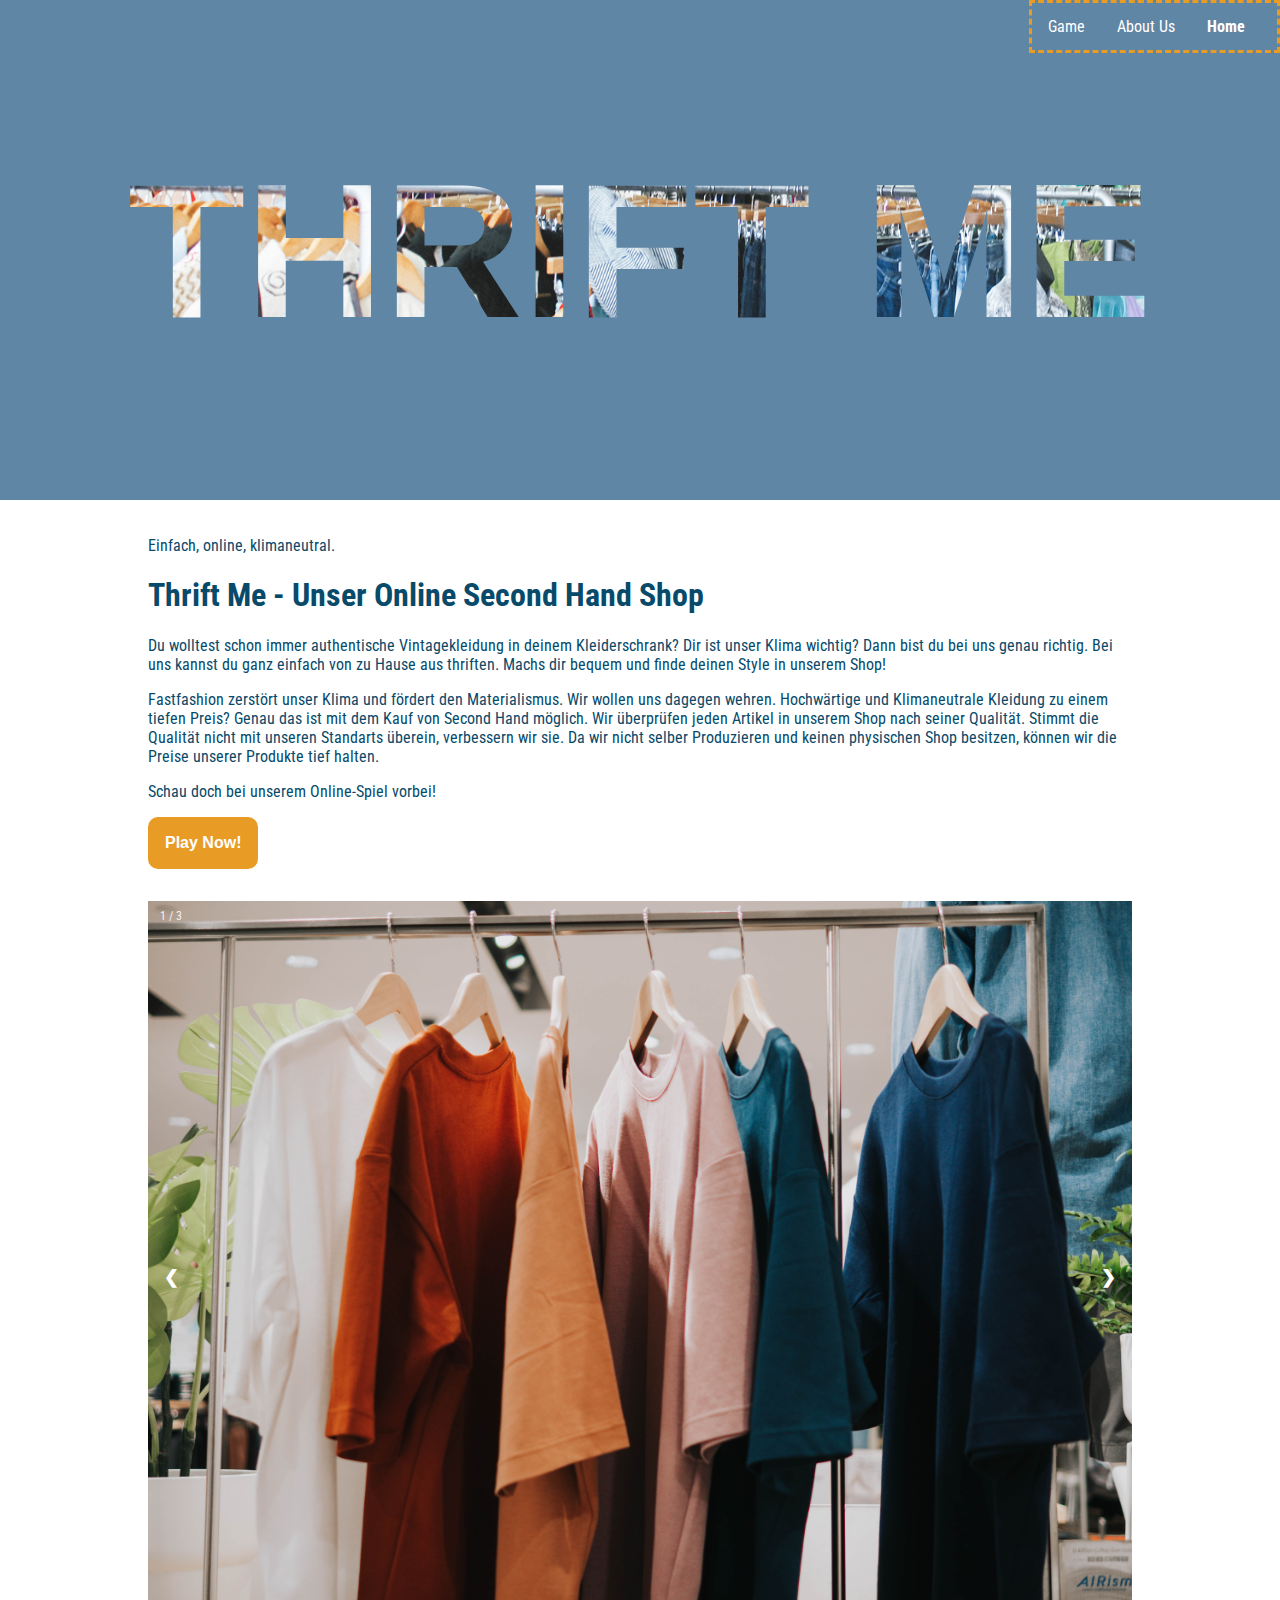
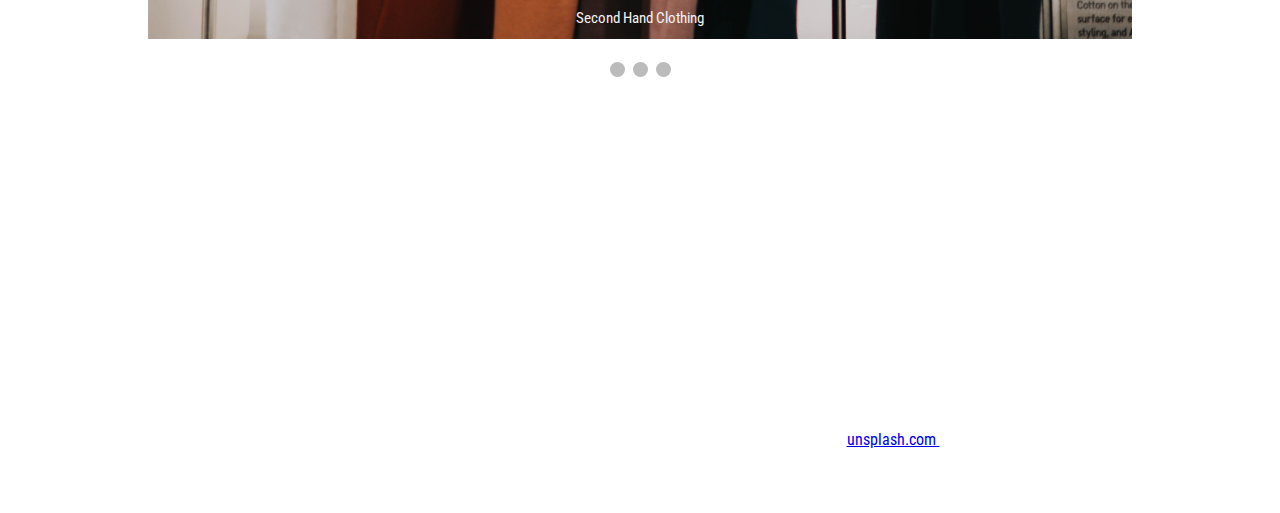
==== index.html @ abd20511 "Update index.html" ====
<!DOCTYPE html>
<html>

<head>
    <meta charset="utf-8">
    <meta name="viewport" content="width=device-width, initial-scale=1">
    <title>THRIFT ME</title>
    <link rel="stylesheet" href="./css/common.css">
	<link rel="stylesheet" href="./css/index.css">
	<link rel="preconnect" href="https://fonts.googleapis.com">
	<link rel="preconnect" href="https://fonts.gstatic.com" crossorigin>
	<link href="https://fonts.googleapis.com/css2?family=Roboto+Condensed:wght@300;400;700&display=swap" rel="stylesheet">


</head>

<body class="webpage">
    <div class="header">
		<div class="text-container">
				<h1>THRIFT ME</h1>
        </div>
		
		<ul >
		  <li><a class="active" href="index.html">Home</a></li>
		  <li><a href="aboutus.html">About Us</a></li>
		  <li><a href="promotion.html">Game</a></li>
		</ul>
	</div>
    <div class="content">
				
       		<p>Einfach, online, klimaneutral.</p>
			<h1>Thrift Me - Unser Online Second Hand Shop</h1>
	    <p> Du wolltest schon immer authentische Vintagekleidung in deinem Kleiderschrank? Dir ist unser Klima wichtig? 
		    Dann bist du bei uns genau richtig. Bei uns kannst du ganz einfach von zu Hause aus thriften. Machs dir bequem und finde deinen Style in unserem Shop! </p>
	    
	    <p> Fastfashion zerstört unser Klima und fördert den Materialismus. Wir wollen uns dagegen wehren. 
		    Hochwärtige und Klimaneutrale Kleidung zu einem tiefen Preis? Genau das ist mit dem Kauf von Second Hand möglich.
		    Wir überprüfen jeden Artikel in unserem Shop nach seiner Qualität. Stimmt die Qualität nicht mit unseren Standarts überein, verbessern wir sie.
		    Da wir nicht selber Produzieren und keinen physischen Shop besitzen, können wir die Preise unserer Produkte tief halten. </p>
	    
	    <p> Schau doch bei unserem Online-Spiel vorbei! </p>
	    
	    
		<button class="button1">Play Now!</button>
		
		
		
		<!-- Slideshow container -->
				<div class="slideshow-container">

				  <!-- Full-width images with number and caption text -->
				  <div class="mySlides fade">
					<div class="numbertext">1 / 3</div>
					<img src="images/bild3.jpg" style="width:100%">
					<div class="text">Second Hand Clothing</div>
				  </div>

				  <div class="mySlides fade">
					<div class="numbertext">2 / 3</div>
					<img src="images/bild1.jpg" style="width:100%">
					<div class="text">Second Hand Clothing</div>
				  </div>

				  <div class="mySlides fade">
					<div class="numbertext">3 / 3</div>
					<img src="images/bild2.jpg" style="width:100%">
					<div class="text">Second Hand Clothing</div>
				  </div>

				  <!-- Next and previous buttons -->
				  <a class="prev" onclick="plusSlides(-1)">&#10094;</a>
				  <a class="next" onclick="plusSlides(1)">&#10095;</a>
				</div>
				<br>

				<!-- The dots/circles -->
				<div style="text-align:center">
				  <span class="dot" onclick="currentSlide(1)"></span>
				  <span class="dot" onclick="currentSlide(2)"></span>
				  <span class="dot" onclick="currentSlide(3)"></span>
				</div>

		
    </div>
    <div class="footer"> 
	    <div class="footer-content"> <p>impressum
	<br> </p>
	<p>
    Dies ist ein Schulprojekt. Die Webseite basiert auf einem fiktiven Online-Shop.
	</p>
        <p>
          Alle Biler, welche verwendet werden sind Lizenzfrei. Das Header Bild ist von <a href="https://unsplash.com/de">unsplash.com </a>
        </p>
		    
	</div>
	<script src="js/index.js"></script> </div>
</body>


</html>
---- css/common.css ----
/* CSS Code, der für alle Web Pages gleich ist */

.webpage {
  display: flex;
  flex-direction: column;
  /* min-height: bewirkt, dass der Footer zuunterst ist. */
  min-height: 100vh;
  /* padding, margin: 0: bewirkt, dass es mit 100vh zuunterist */
  padding: 0;
  margin: 0;
color: #084A6A;
font-family: 'Roboto Condensed', sans-serif;
}
p{
	font-size: 20 px;
}
h1{
	font-size: 56 px;
	font-weight: 700;
}

h2{
	font-size: 43 px;
	font-weight: 700;
}

h3{
	font-size: 34 px;
	font-weight: 700;
}

h4{
	font-size: 26 px;
	font-weight: 700;
}

.header {
  background-image: urL("../images/home.jpg");
  height:350px;
	  background-repeat: no-repeat;
  background-size: 200%;
}

.content {
  flex-grow: 1;
padding: 20px;
}

.footer {
  background-image: url( 'footer.svg');
  background-size: auto;
  margin-top:5rem;

}

.footer-content {
  text-align: center;
	margin-bottom: 4rem;
  color:white;
  padding-top: 8rem;
}

.button1{
  background-color: #E89B25;
  color: white;
  border: 2px solid #E89B25;
	padding: 15px;
	border-radius: 10px;
	font-weight: 700;
	font-size: 12pt;
}

ul {
  list-style-type: none;
  margin: 0;
  padding: 0;
  overflow: hidden;
  background-color: #5F86A5;
  position: fixed;
  padding-right: 1rem;
  top: 0;
  right: 0;
  border-style: dashed;
  border-color: #E89B25;

}

li {
  float: right;
  border-right:none;
}

li:last-child {
  border-right: none;
}

li a {
  display: block;
  color: white;
  text-align: center;
  padding: 14px 16px;
  text-decoration: none;
}

i{
	width: 10px;
	height: 10px;
}

li a:hover:not(.active) {
  background-color: none;
	font-weight: 700;
	
}

.active {
  background-color: none;
	font-weight: 700;
}
/* header */
.header {

  height: 500px;
  background-repeat: no-repeat;
  background-size: 250%;
}


.text-container {
  height: 500px;
  width: auto;
  display: flex;
  justify-content: center;
  align-items: center;
	margin: 0;
  padding: 0;
  font-family: 'Raleway', sans-serif;
  background-color: #5F86A5;
}

.text-container h1{
  margin: 0;
  font-size: clamp(4em, 15vw, 20em);
  color: rgba(225,225,225, .01);
  background-image: url("../images/home3.jpg");
	background-size: 120%;
  background-repeat: repeat;
  -webkit-background-clip:text;
  animation: animate 15s ease-in-out infinite;
  text-align: center;
  text-transform: uppercase;
  font-weight: 900;
}

  @keyframes animate {
    0%, 100% {
      background-position: left top;
    }
    25%{
      background-position: right bottom;
     }
    50% {
      background-position: left bottom;
    }
    75% {
      background-position: right top;
    }   
}

/* CSS Code, den es für die Start Page braucht */

* {box-sizing:border-box}

/* Slideshow container */
.slideshow-container {
  max-width: 1000px;
  position: relative;
  margin: auto;
	margin-top: 2rem;
}

/* Hide the images by default */
.mySlides {
  display: none;
}

/* Next & previous buttons */
.prev, .next {
  cursor: pointer;
  position: absolute;
  top: 50%;
  width: auto;
  margin-top: -22px;
  padding: 16px;
  color: white;
  font-weight: bold;
  font-size: 18px;
  transition: 0.6s ease;
  border-radius: 0 3px 3px 0;
  user-select: none;
}

/* Position the "next button" to the right */
.next {
  right: 0;
  border-radius: 3px 0 0 3px;
}

/* On hover, add a black background color with a little bit see-through */
.prev:hover, .next:hover {
  background-color: rgba(0,0,0,0.8);
}

/* Caption text */
.text {
  color: #f2f2f2;
  font-size: 15px;
  padding: 8px 12px;
  position: absolute;
  bottom: 8px;
  width: 100%;
  text-align: center;
}

/* Number text (1/3 etc) */
.numbertext {
  color: #f2f2f2;
  font-size: 12px;
  padding: 8px 12px;
  position: absolute;
  top: 0;
}

/* The dots/bullets/indicators */
.dot {
  cursor: pointer;
  height: 15px;
  width: 15px;
  margin: 0 2px;
  background-color: #bbb;
  border-radius: 50%;
  display: inline-block;
  transition: background-color 0.6s ease;
}



/* Fading animation */
.fade {
  animation-name: fade;
  animation-duration: 1.5s;
}

@keyframes fade {
  from {opacity: .4}
  to {opacity: 1}
}

@media only screen and (min-width: 768px){
	
	.content{
		margin-left: 10%;
		margin-right: 10%;
	}
	
	
}
---- css/index.css ----
.header {

  height: 500px;
  background-repeat: no-repeat;
  background-size: 250%;
}


.text-container {
  height: 500px;
  width: auto;
  display: flex;
  justify-content: center;
  align-items: center;
	margin: 0;
  padding: 0;
  font-family: 'Raleway', sans-serif;
  background-color: #5F86A5;
}

.text-container h1{
  margin: 0;
  font-size: clamp(4em, 15vw, 20em);
  color: rgba(225,225,225, .01);
  background-image: url("../images/home3.jpg");
	background-size: 120%;
  background-repeat: repeat;
  -webkit-background-clip:text;
  animation: animate 15s ease-in-out infinite;
  text-align: center;
  text-transform: uppercase;
  font-weight: 900;
}

  @keyframes animate {
    0%, 100% {
      background-position: left top;
    }
    25%{
      background-position: right bottom;
     }
    50% {
      background-position: left bottom;
    }
    75% {
      background-position: right top;
    }   
}

/* CSS Code, den es für die Start Page braucht */

* {box-sizing:border-box}

/* Slideshow container */
.slideshow-container {
  max-width: 1000px;
  position: relative;
  margin: auto;
	margin-top: 2rem;
}

/* Hide the images by default */
.mySlides {
  display: none;
}

/* Next & previous buttons */
.prev, .next {
  cursor: pointer;
  position: absolute;
  top: 50%;
  width: auto;
  margin-top: -22px;
  padding: 16px;
  color: white;
  font-weight: bold;
  font-size: 18px;
  transition: 0.6s ease;
  border-radius: 0 3px 3px 0;
  user-select: none;
}

/* Position the "next button" to the right */
.next {
  right: 0;
  border-radius: 3px 0 0 3px;
}

/* On hover, add a black background color with a little bit see-through */
.prev:hover, .next:hover {
  background-color: rgba(0,0,0,0.8);
}

/* Caption text */
.text {
  color: #f2f2f2;
  font-size: 15px;
  padding: 8px 12px;
  position: absolute;
  bottom: 8px;
  width: 100%;
  text-align: center;
}

/* Number text (1/3 etc) */
.numbertext {
  color: #f2f2f2;
  font-size: 12px;
  padding: 8px 12px;
  position: absolute;
  top: 0;
}

/* The dots/bullets/indicators */
.dot {
  cursor: pointer;
  height: 15px;
  width: 15px;
  margin: 0 2px;
  background-color: #bbb;
  border-radius: 50%;
  display: inline-block;
  transition: background-color 0.6s ease;
}



/* Fading animation */
.fade {
  animation-name: fade;
  animation-duration: 1.5s;
}

@keyframes fade {
  from {opacity: .4}
  to {opacity: 1}
}
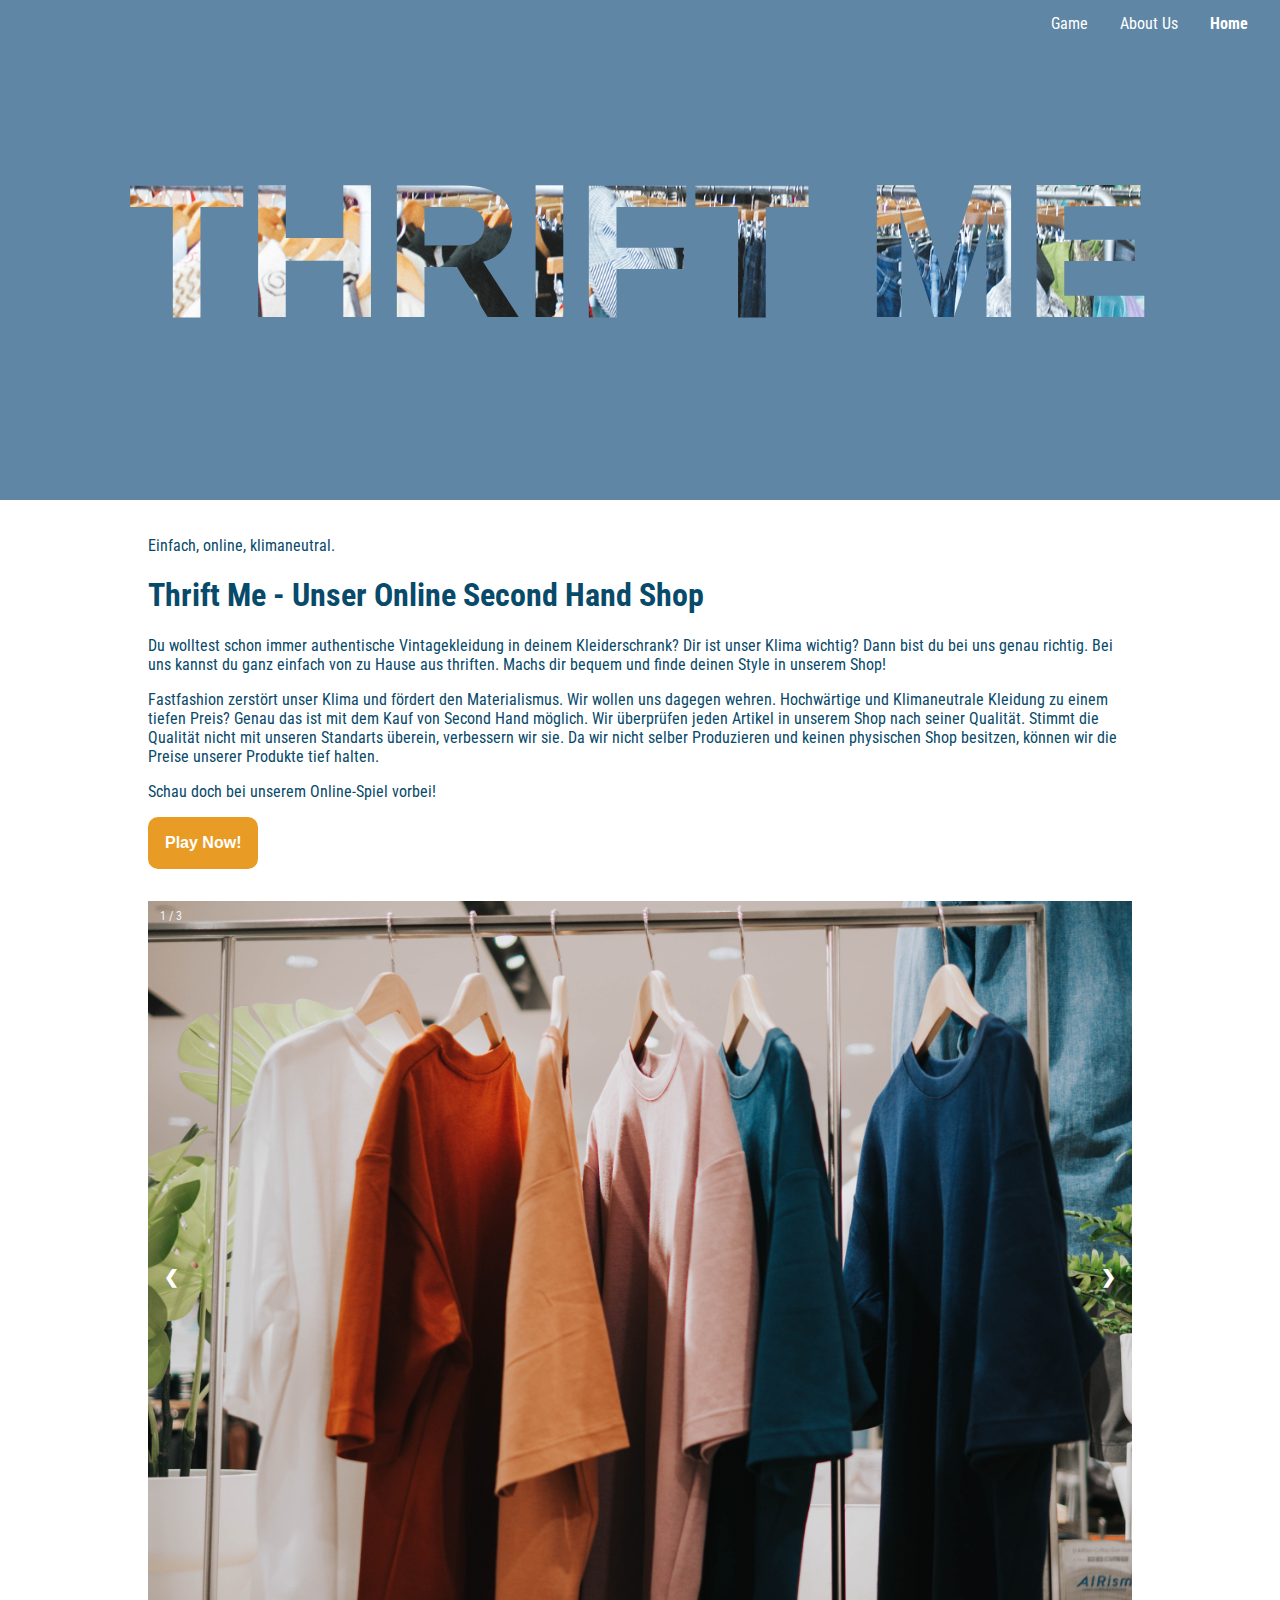
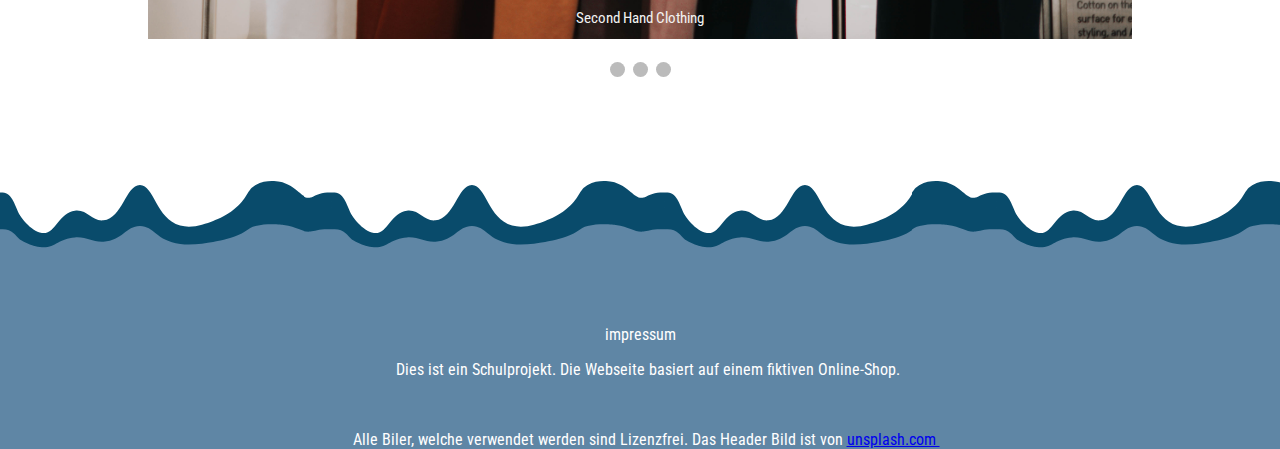
==== commit 11b21f28: "Update index.html" ====
--- a/index.html
+++ b/index.html
@@ -19,7 +19,7 @@
 		<div class="text-container">
 				<h1>THRIFT ME</h1>
         </div>
-		
+		<div class="nav">
 		<ul >
 		  <li><a class="active" href="index.html">Home</a></li>
 		  <li><a href="aboutus.html">About Us</a></li>
--- a/css/common.css
+++ b/css/common.css
@@ -47,7 +47,7 @@
 }
 
 .footer {
-  background-image: url( 'footer.svg');
+  background-image: url("../images/footer.svg");
   background-size: auto;
   margin-top:5rem;
 
@@ -72,7 +72,7 @@
 
 ul {
   list-style-type: none;
-  margin: 0;
+  margin: auto;
   padding: 0;
   overflow: hidden;
   background-color: #5F86A5;
@@ -80,8 +80,7 @@
   padding-right: 1rem;
   top: 0;
   right: 0;
-  border-style: dashed;
-  border-color: #E89B25;
+
 
 }
 
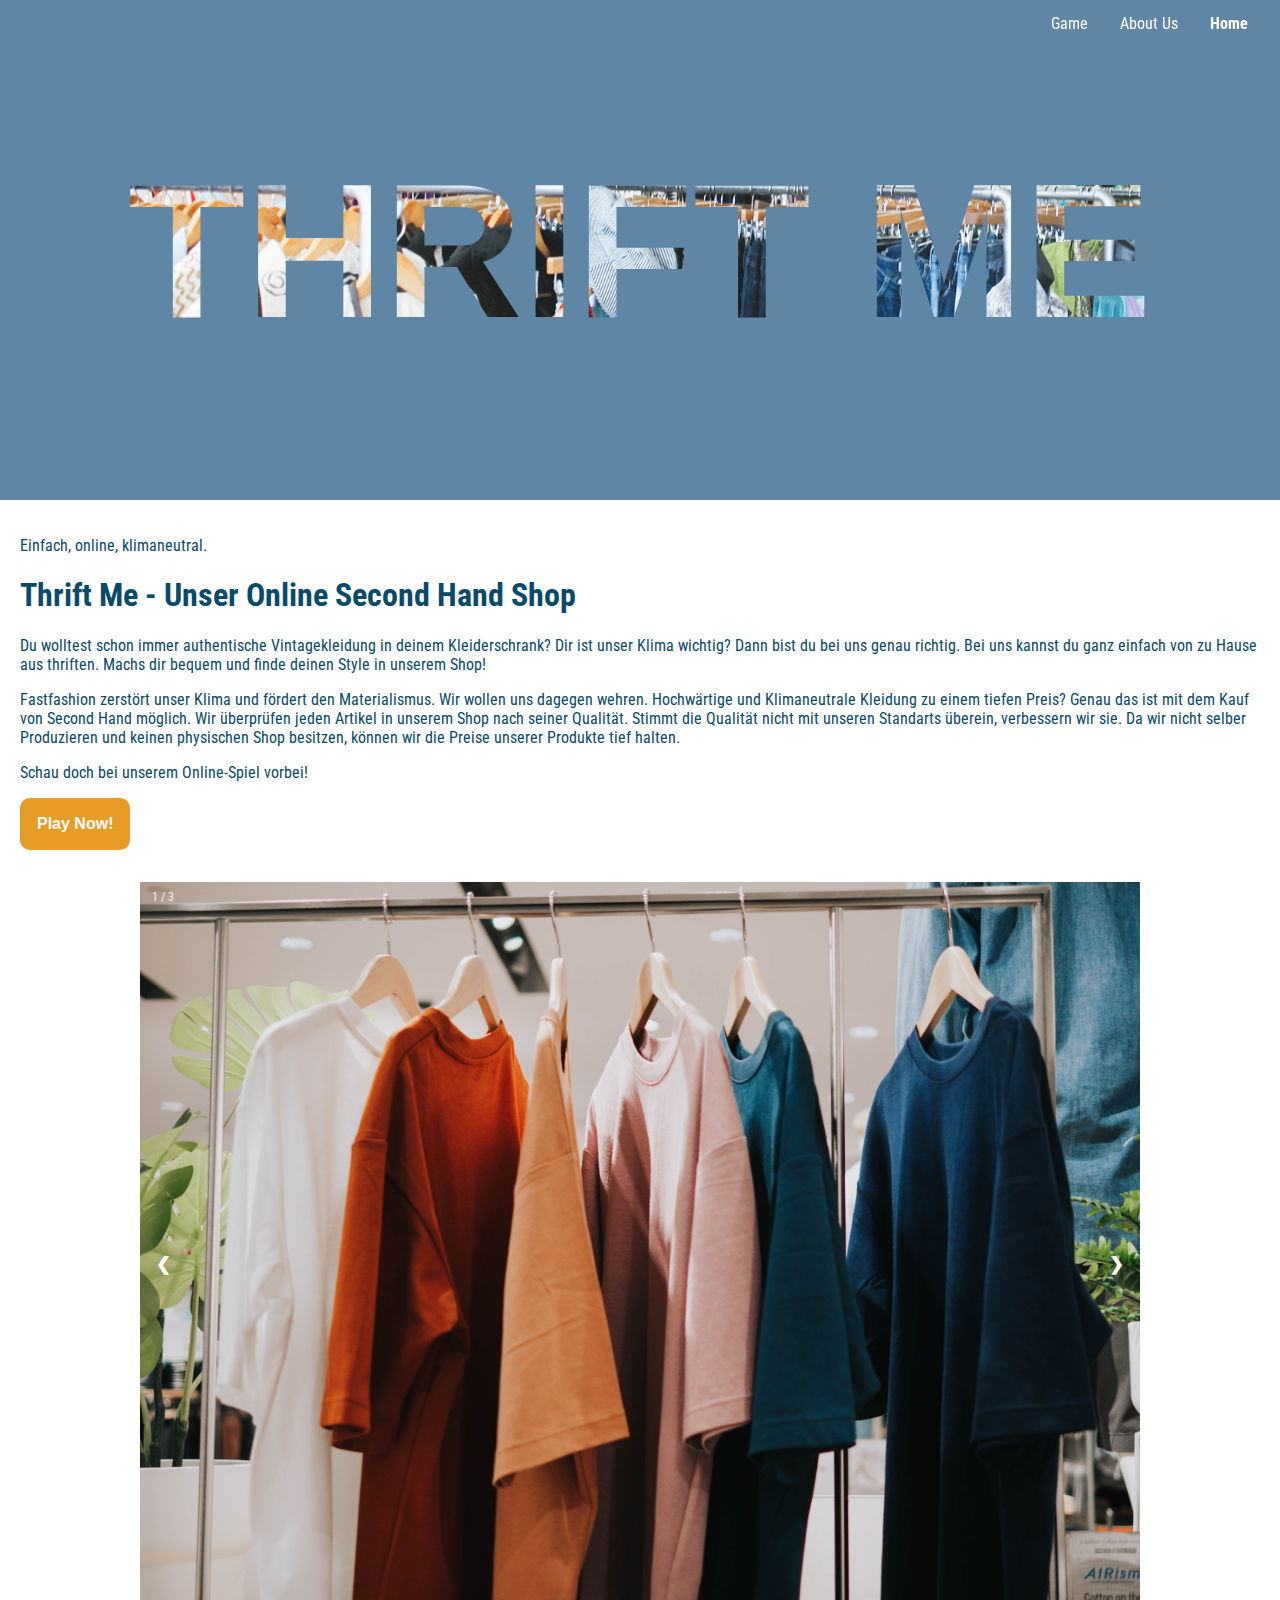
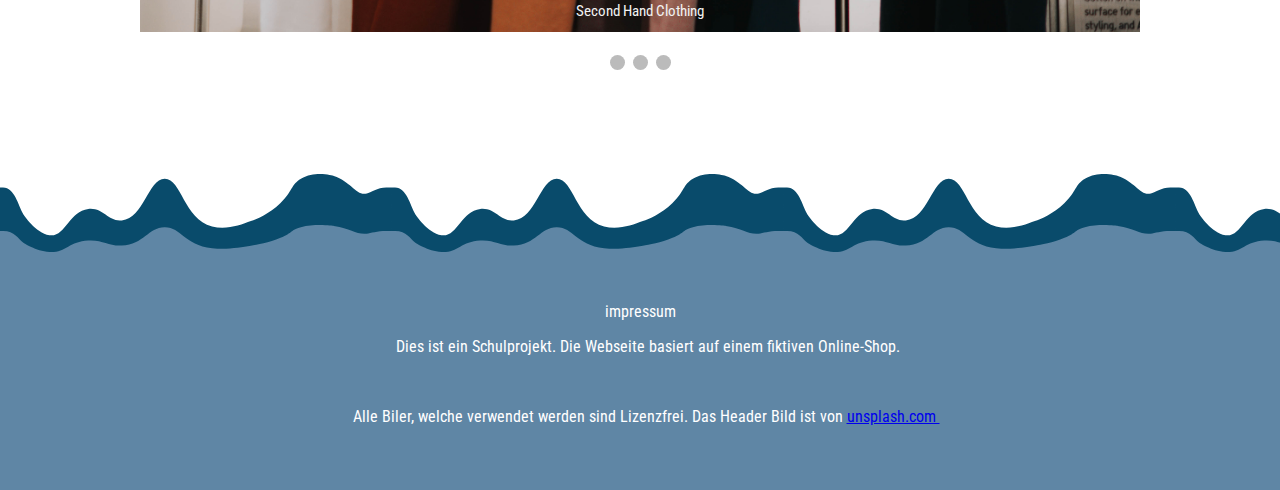
==== commit 3aca0124: "Update index.html" ====
--- a/index.html
+++ b/index.html
@@ -26,6 +26,7 @@
 		  <li><a href="promotion.html">Game</a></li>
 		</ul>
 	</div>
+	    </div>
     <div class="content">
 				
        		<p>Einfach, online, klimaneutral.</p>
--- a/css/common.css
+++ b/css/common.css
@@ -55,9 +55,9 @@
 
 .footer-content {
   text-align: center;
-	margin-bottom: 4rem;
+  margin-bottom: 4rem;
   color:white;
-  padding-top: 8rem;
+  padding-top: 7rem;
 }
 
 .button1{
@@ -75,12 +75,13 @@
   margin: auto;
   padding: 0;
   overflow: hidden;
-  background-color: #5F86A5;
   position: fixed;
   padding-right: 1rem;
   top: 0;
   right: 0;
 
+	.nav{
+	background-color: #5F86A5;
 
 }
 
--- a/css/index.css
+++ b/css/index.css
@@ -135,4 +135,4 @@
 @keyframes fade {
   from {opacity: .4}
   to {opacity: 1}
-}+}
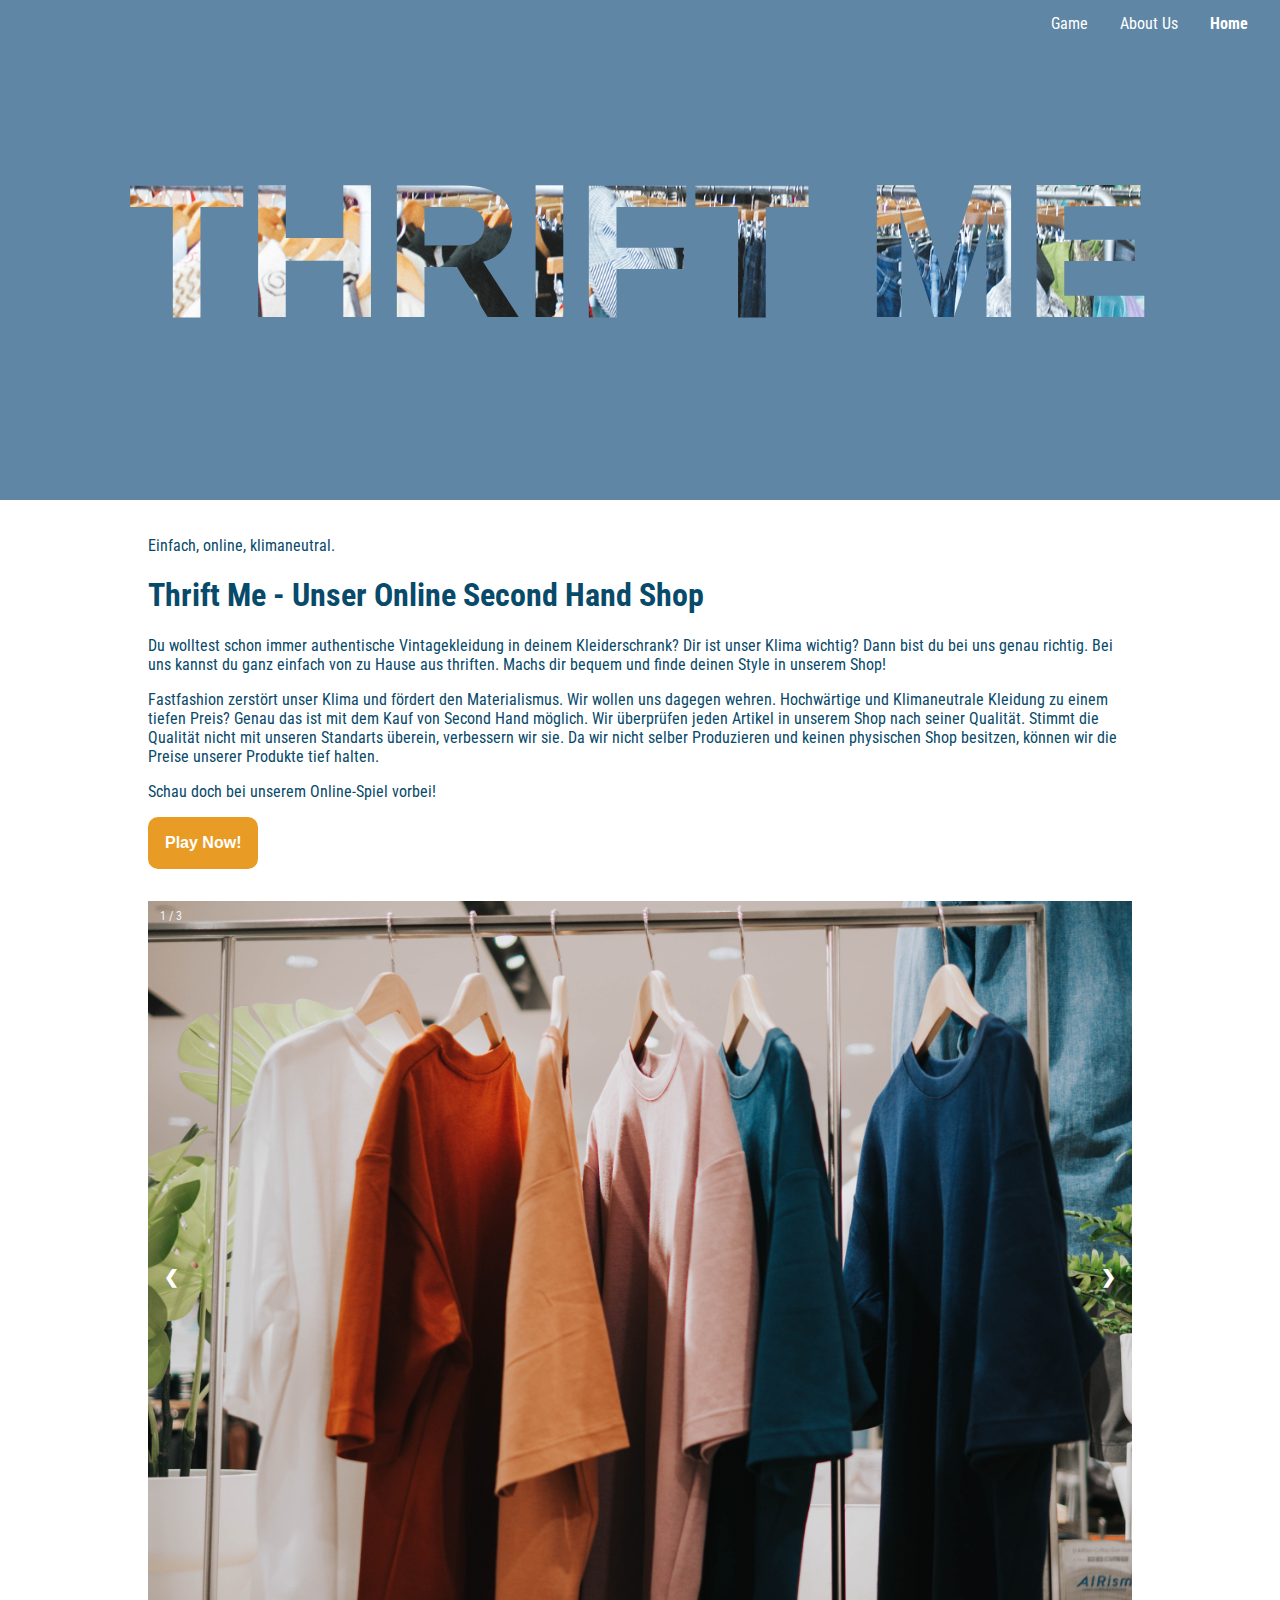
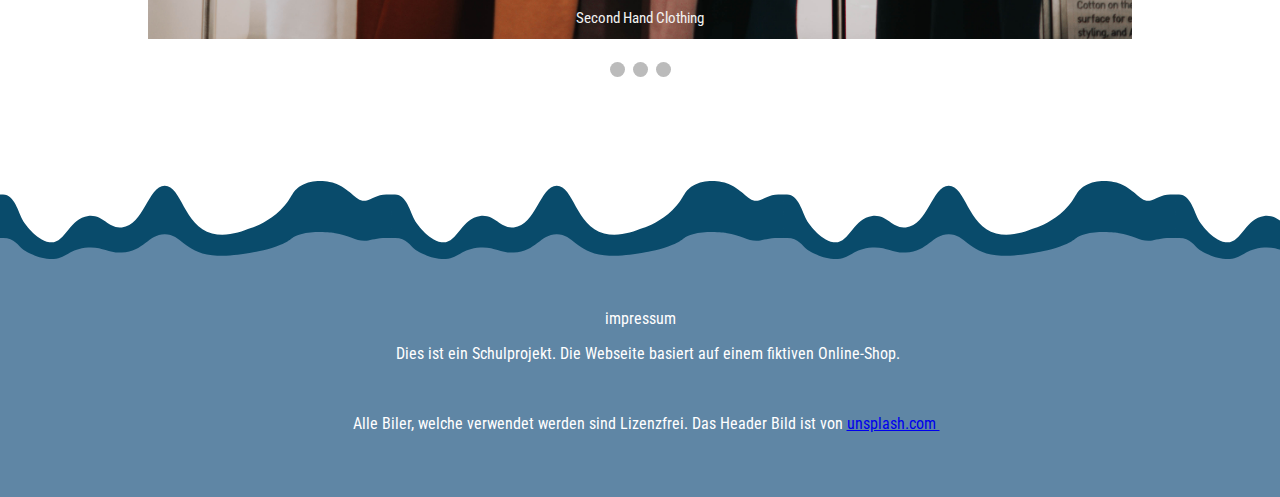
==== commit a7d819ad: "Update index.html" ====
--- a/index.html
+++ b/index.html
@@ -19,13 +19,13 @@
 		<div class="text-container">
 				<h1>THRIFT ME</h1>
         </div>
-		<div class="nav">
+		
 		<ul >
 		  <li><a class="active" href="index.html">Home</a></li>
 		  <li><a href="aboutus.html">About Us</a></li>
 		  <li><a href="promotion.html">Game</a></li>
 		</ul>
-	</div>
+	
 	    </div>
     <div class="content">
 				
@@ -42,7 +42,7 @@
 	    <p> Schau doch bei unserem Online-Spiel vorbei! </p>
 	    
 	    
-		<button class="button1">Play Now!</button>
+		<button class="button1" href="aboutus.html">Play Now!</button>
 		
 		
 		
--- a/css/common.css
+++ b/css/common.css
@@ -79,11 +79,10 @@
   padding-right: 1rem;
   top: 0;
   right: 0;
-
-	.nav{
-	background-color: #5F86A5;
-
-}
+  background-color: #5F86A5;
+}
+
+
 
 li {
   float: right;
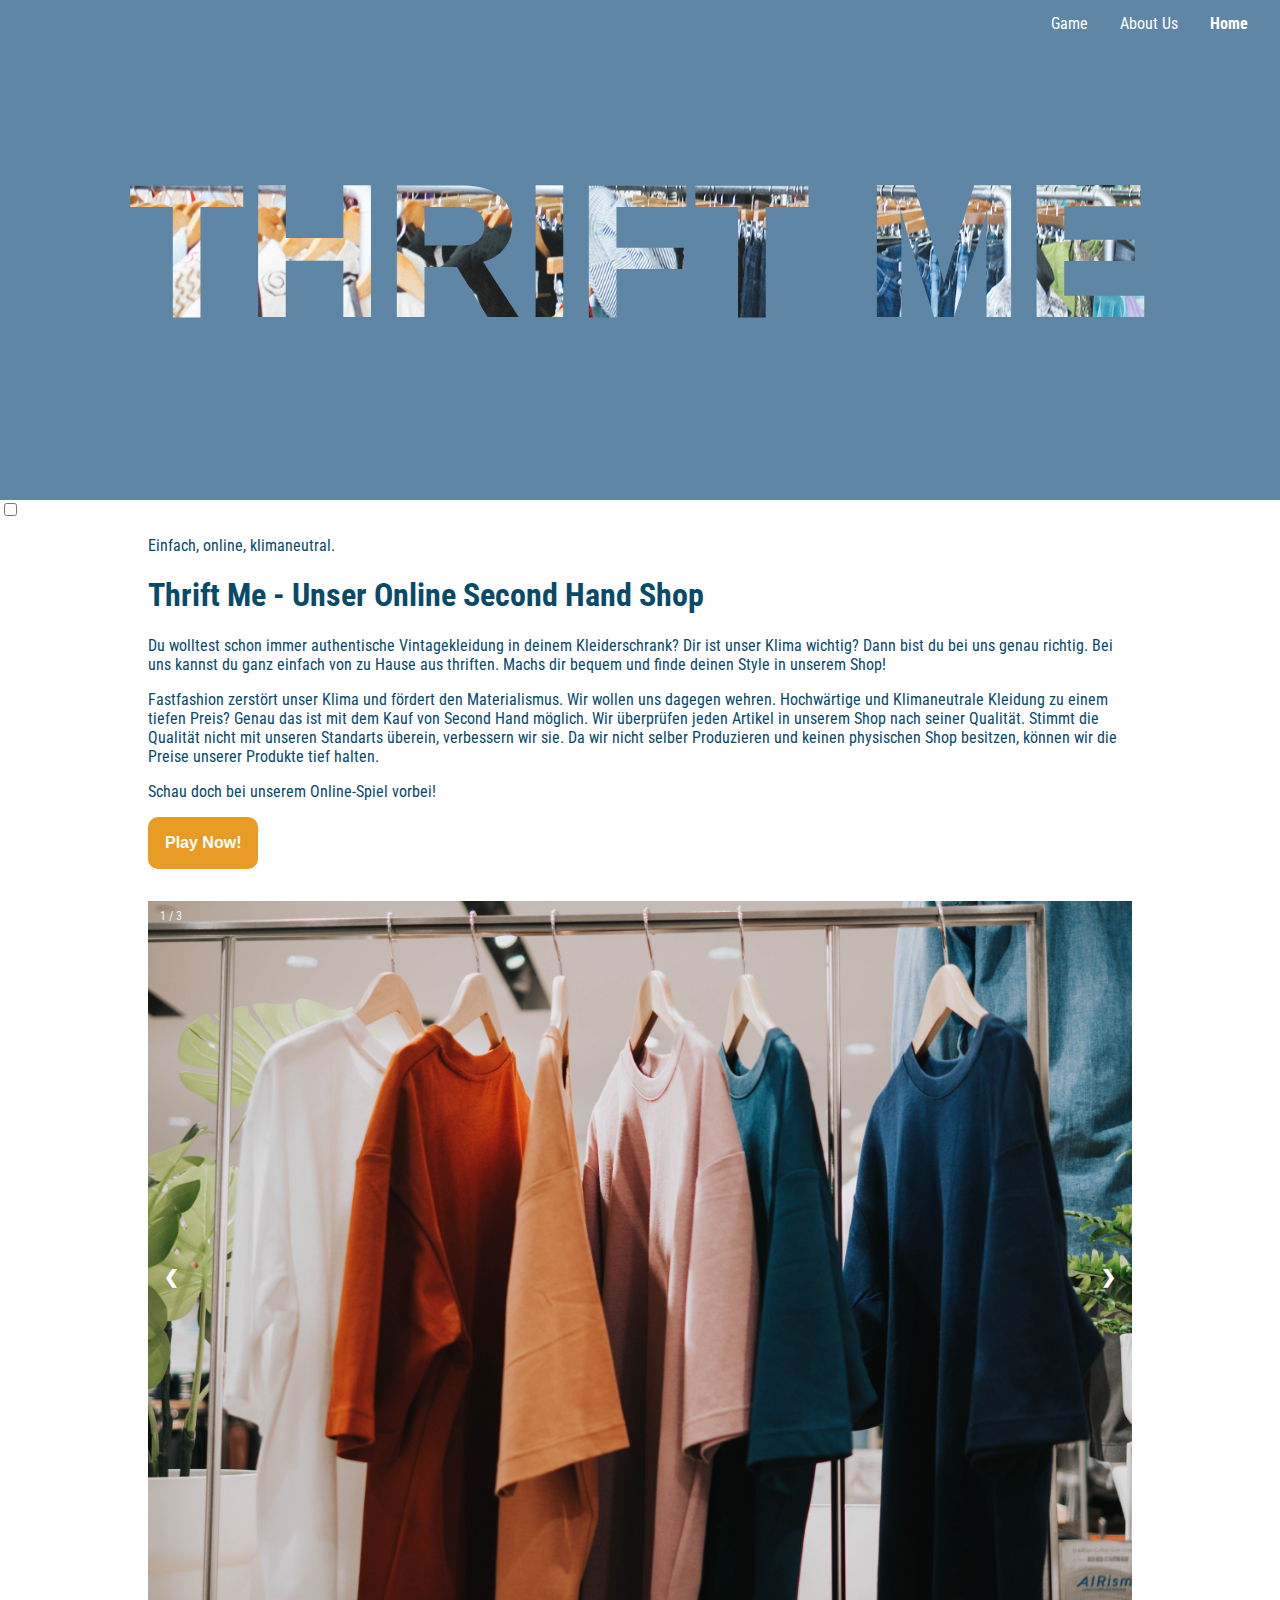
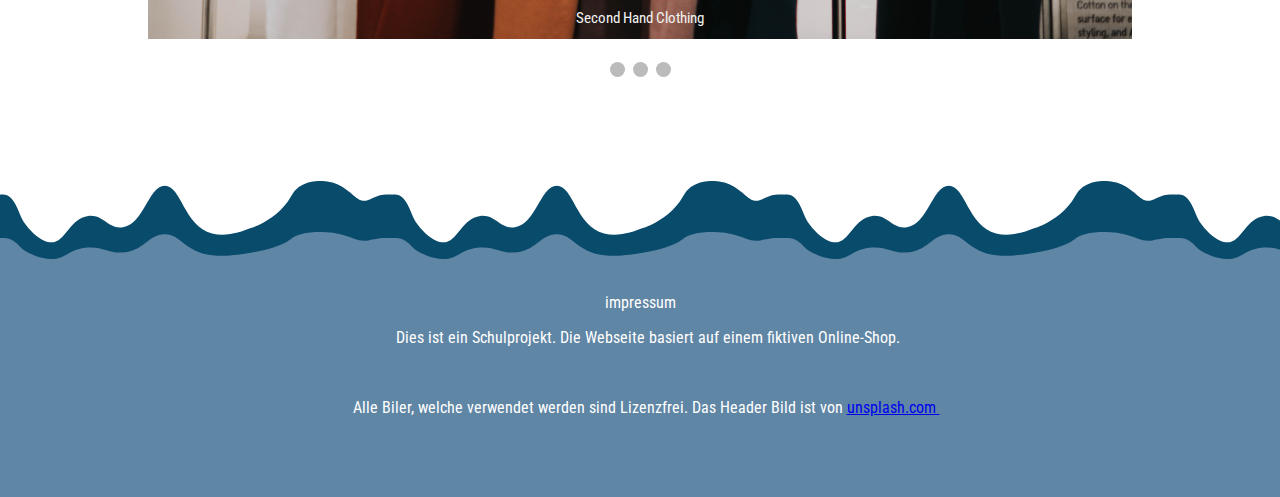
==== commit 8cd63573: "Update index.html" ====
--- a/index.html
+++ b/index.html
@@ -20,11 +20,25 @@
 				<h1>THRIFT ME</h1>
         </div>
 		
-		<ul >
-		  <li><a class="active" href="index.html">Home</a></li>
-		  <li><a href="aboutus.html">About Us</a></li>
-		  <li><a href="promotion.html">Game</a></li>
-		</ul>
+		<div class="nav-mobile">
+    <input class="menu-icon" type="checkbox" id="menu-icon" name="menu-icon"/>
+    <label for="menu-icon"></label>
+    <nav class="nav">
+      <ul class="pt-5">
+        <li><a class="active" href="index.html">Home</a></li>
+        <li><a href="aboutus.html">About Us</a></li>
+        <li><a href="promotion.html">Game</a></li>
+      </ul>
+    </nav>
+    <div class="section-center"> </div>
+  </div>
+  <div class="nav-desktop">
+    <ul >
+      <li><a class="active" href="index.html">Home</a></li>
+      <li><a href="aboutus.html">About Us</a></li>
+      <li><a href="promotion.html">Game</a></li>
+    </ul>
+  </div>
 	
 	    </div>
     <div class="content">
@@ -42,7 +56,7 @@
 	    <p> Schau doch bei unserem Online-Spiel vorbei! </p>
 	    
 	    
-		<button class="button1" href="aboutus.html">Play Now!</button>
+	    <a href="promotion.html"> <button class="button1" >Play Now!</button></a>
 		
 		
 		
--- a/css/common.css
+++ b/css/common.css
@@ -50,14 +50,17 @@
   background-image: url("../images/footer.svg");
   background-size: auto;
   margin-top:5rem;
+  background-repeat: repeat-x;
+	
 
 }
 
 .footer-content {
   text-align: center;
-  margin-bottom: 4rem;
+  padding-bottom: 4rem;
   color:white;
-  padding-top: 7rem;
+  margin-top: 7rem;
+	background-color: #5F86A5;
 }
 
 .button1{
@@ -68,6 +71,11 @@
 	border-radius: 10px;
 	font-weight: 700;
 	font-size: 12pt;
+}
+
+.button1:hover{
+  background-color: white;
+  color: #E89B25;
 }
 
 ul {
